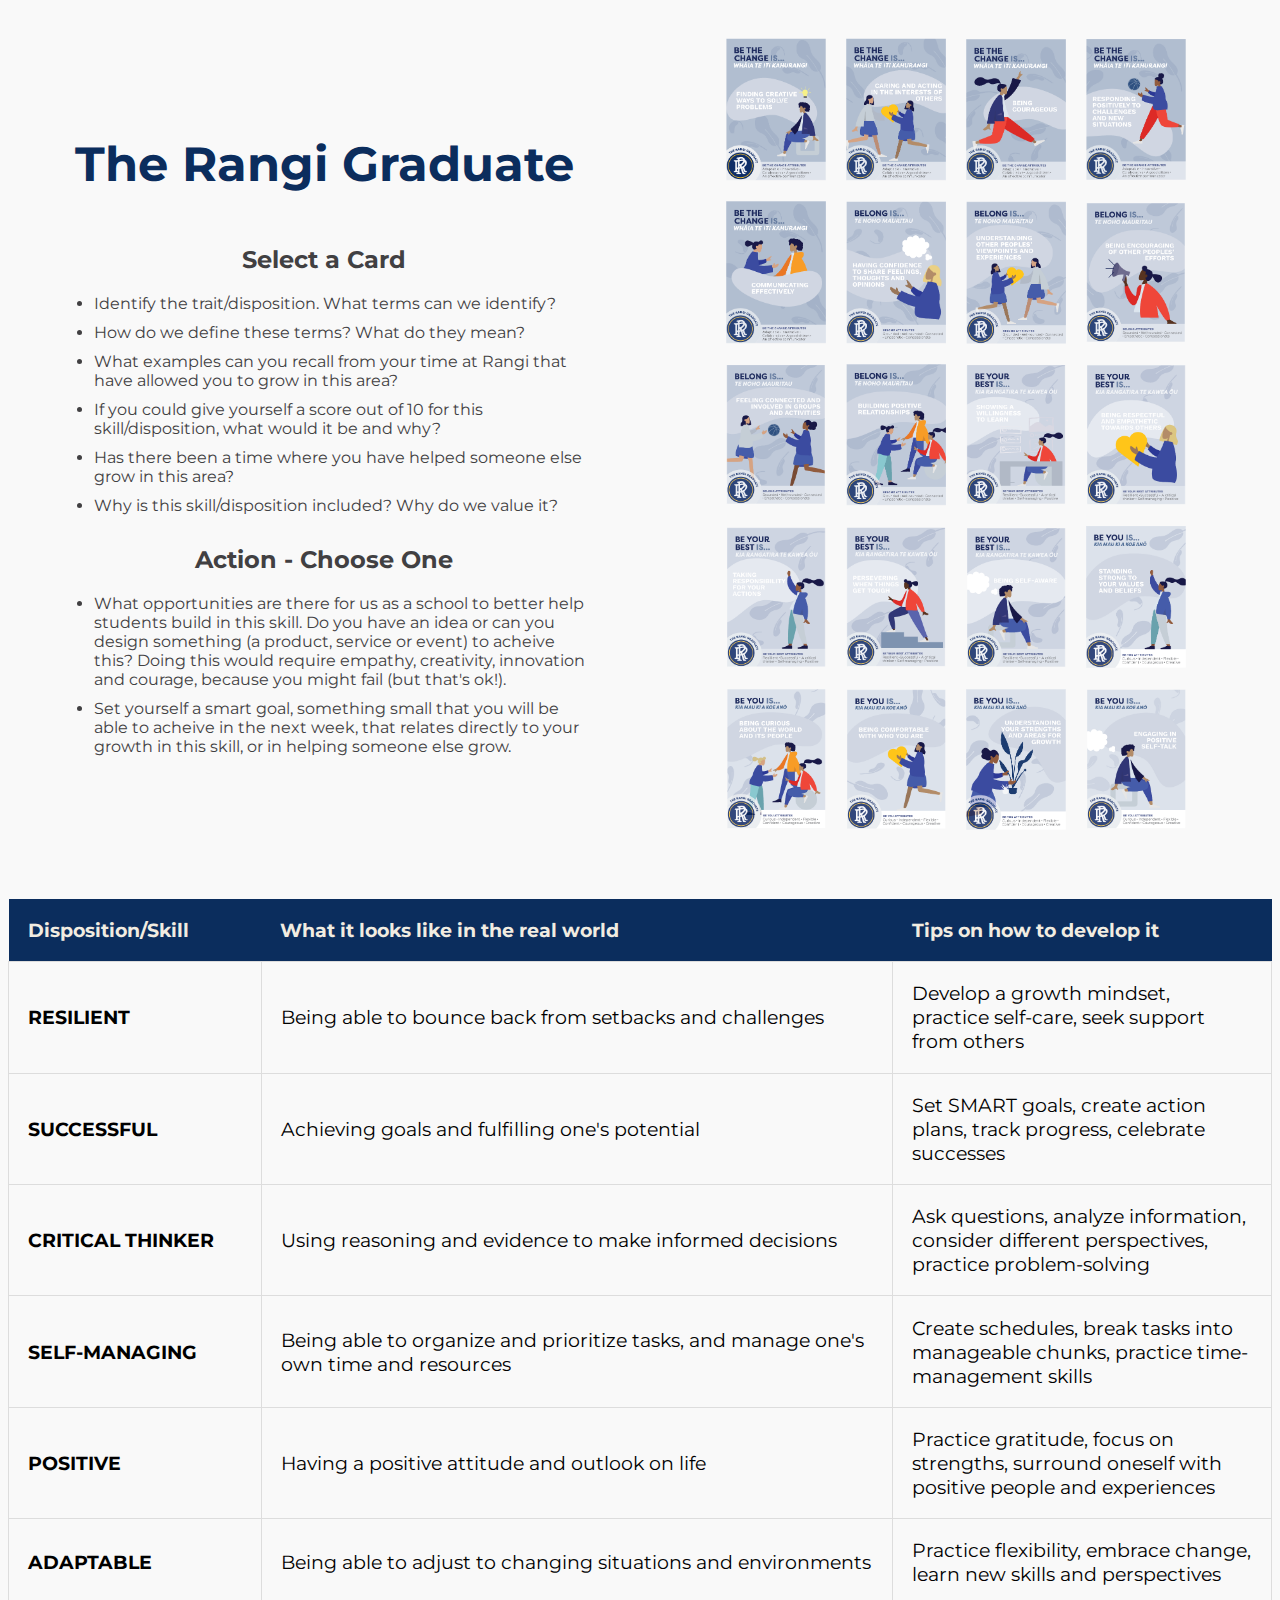
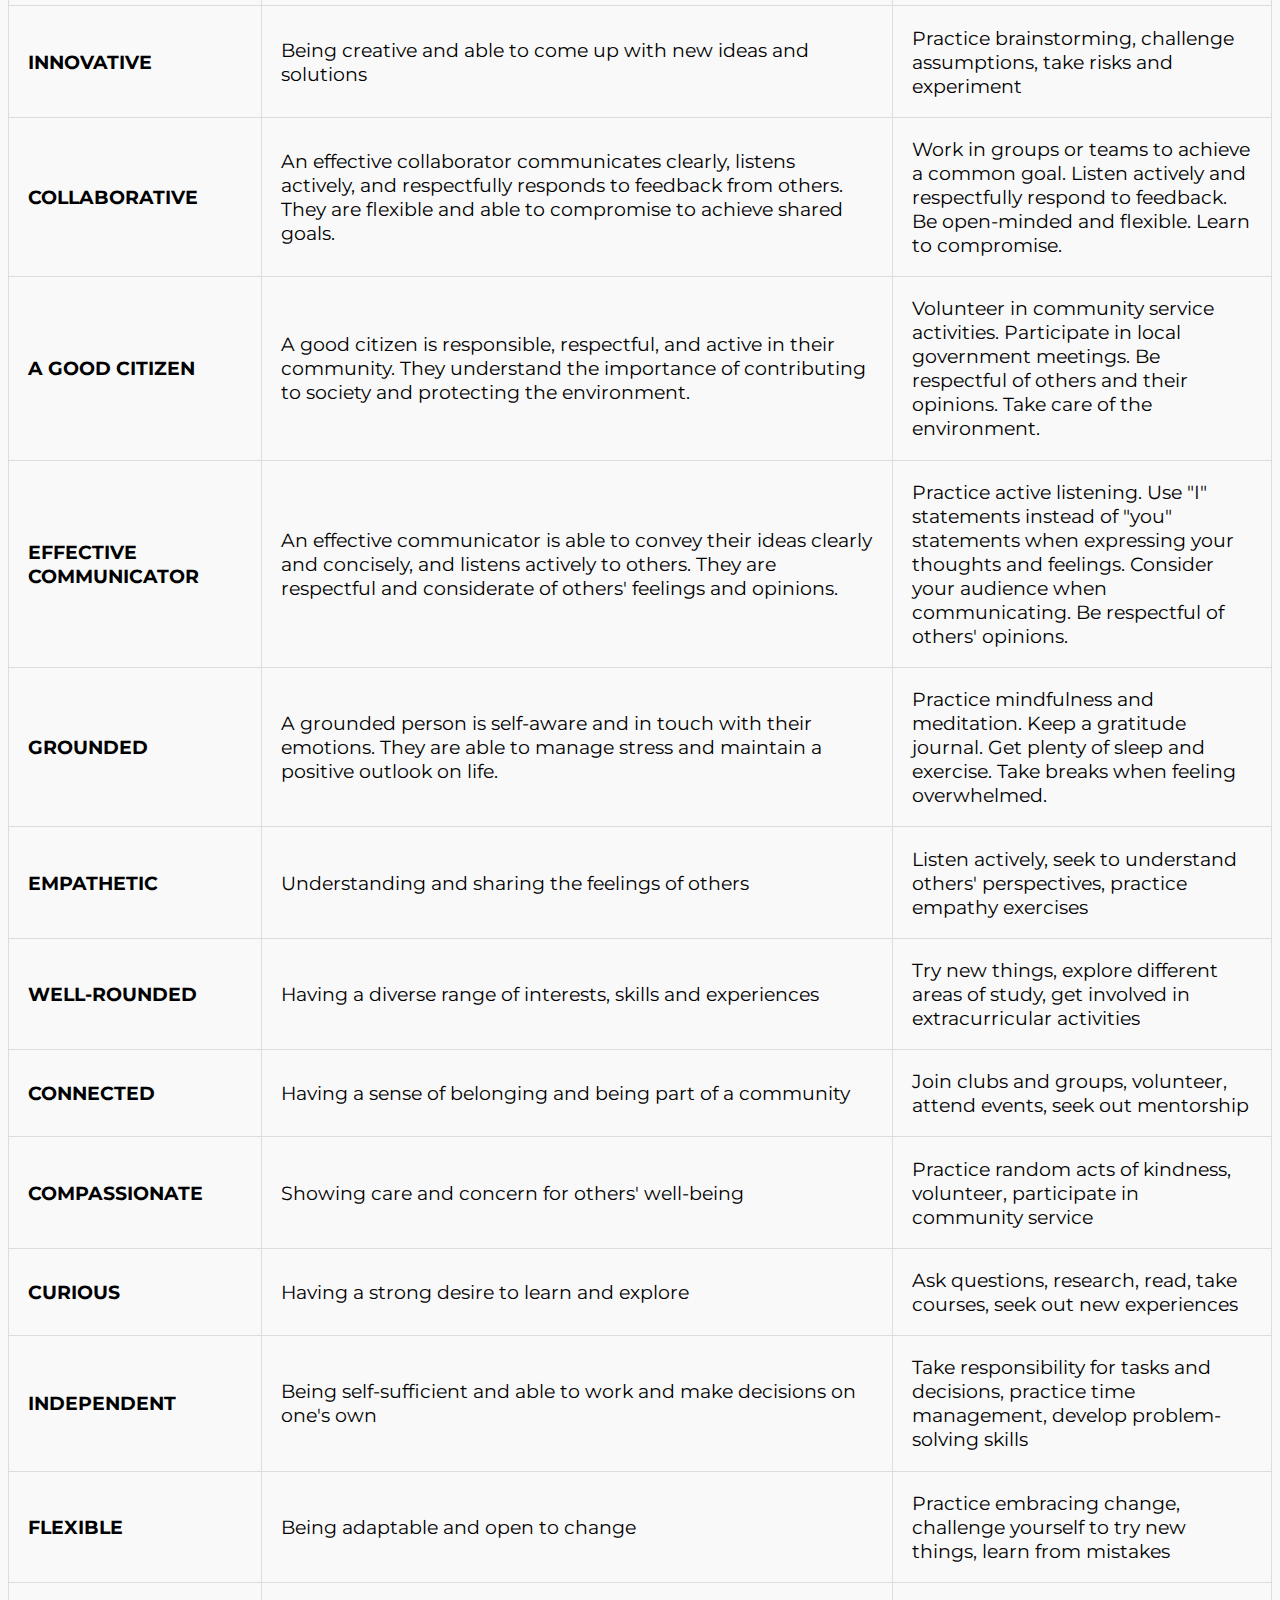
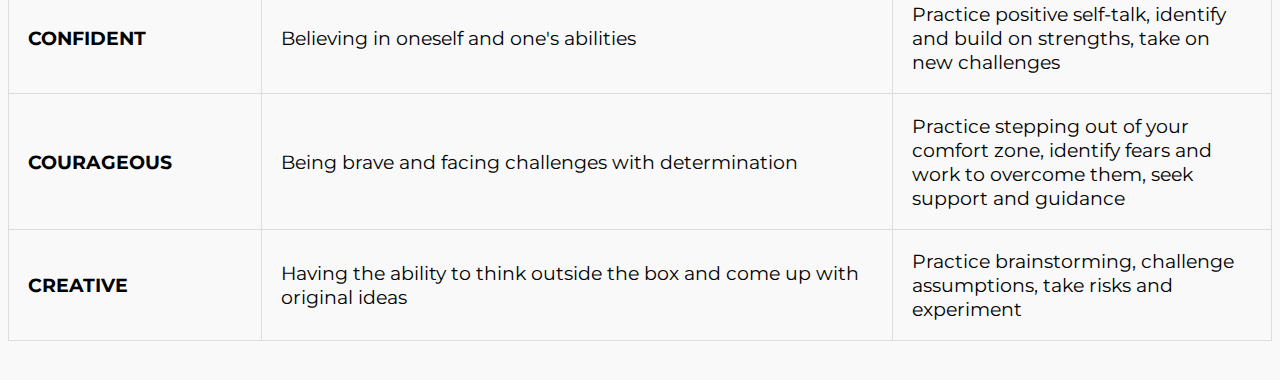
==== choose/indexChoose.html @ 7ae43c40 "Add files via upload" ====
<!DOCTYPE html>
<html>
  <head>
    <meta charset="UTF-8">
    <title>Rangi Graduate</title>
    <link rel="stylesheet" type="text/css" href="styleChoose.css">
    <link rel="preconnect" href="https://fonts.gstatic.com">
    <link href="https://fonts.googleapis.com/css2?family=Montserrat:wght@400;700&display=swap" rel="stylesheet">
    <script src="scriptChoose.js"></script>

  </head>
  <body>
    <div id="container">
      <div id="info-section">
        <h1>The Rangi Graduate</h1>
        <h2>Select a Card</h2>
        <ul>
          <li>Identify the trait/disposition. What terms can we identify?</li>
          <li>How do we define these terms? What do they mean?</li>
          <li>What examples can you recall from your time at Rangi that have allowed you to grow in this area?</li>
          <li>If you could give yourself a score out of 10 for this skill/disposition, what would it be and why?</li>
          <li>Has there been a time where you have helped someone else grow in this area?</li>
          <li>Why is this skill/disposition included? Why do we value it?</li>
        </ul>
        <h2>Action - Choose One</h2>
        <ul>
          <li>What opportunities are there for us as a school to better help students build in this skill. Do you have an idea or can you design something (a product, service or event) to acheive this? Doing this would require empathy, creativity, innovation and courage, because you might fail (but that's ok!).</li>
          <li>Set yourself a smart goal, something small that you will be able to acheive in the next week, that relates directly to your growth in this skill, or in helping someone else grow.</li>
        </ul>
      </div>

      <div id="image-section">
        <img class="thumbnail" src="assetsChoose/thumbnail1.png" onclick="loadImage('assetsChoose/image1.png')" alt="Thumbnail 1">
        <img class="thumbnail" src="assetsChoose/thumbnail2.png" onclick="loadImage('assetsChoose/image2.png')" alt="Thumbnail 2">
        <img class="thumbnail" src="assetsChoose/thumbnail3.png" onclick="loadImage('assetsChoose/image3.png')" alt="Thumbnail 3">
        <img class="thumbnail" src="assetsChoose/thumbnail4.png" onclick="loadImage('assetsChoose/image4.png')" alt="Thumbnail 4">
        <img class="thumbnail" src="assetsChoose/thumbnail5.png" onclick="loadImage('assetsChoose/image5.png')" alt="Thumbnail 5">
        <img class="thumbnail" src="assetsChoose/thumbnail6.png" onclick="loadImage('assetsChoose/image6.png')" alt="Thumbnail 6">
        <img class="thumbnail" src="assetsChoose/thumbnail7.png" onclick="loadImage('assetsChoose/image7.png')" alt="Thumbnail 7">
        <img class="thumbnail" src="assetsChoose/thumbnail8.png" onclick="loadImage('assetsChoose/image8.png')" alt="Thumbnail 8">
        <img class="thumbnail" src="assetsChoose/thumbnail9.png" onclick="loadImage('assetsChoose/image9.png')" alt="Thumbnail 9">
        <img class="thumbnail" src="assetsChoose/thumbnail10.png" onclick="loadImage('assetsChoose/image10.png')" alt="Thumbnail 10">
        <img class="thumbnail" src="assetsChoose/thumbnail11.png" onclick="loadImage('assetsChoose/image11.png')" alt="Thumbnail 11">
        <img class="thumbnail" src="assetsChoose/thumbnail12.png" onclick="loadImage('assetsChoose/image12.png')" alt="Thumbnail 12">
        <img class="thumbnail" src="assetsChoose/thumbnail13.png" onclick="loadImage('assetsChoose/image13.png')" alt="Thumbnail 13">
        <img class="thumbnail" src="assetsChoose/thumbnail14.png" onclick="loadImage('assetsChoose/image14.png')" alt="Thumbnail 14">
        <img class="thumbnail" src="assetsChoose/thumbnail15.png" onclick="loadImage('assetsChoose/image15.png')" alt="Thumbnail 15">
        <img class="thumbnail" src="assetsChoose/thumbnail16.png" onclick="loadImage('assetsChoose/image16.png')" alt="Thumbnail 16">
        <img class="thumbnail" src="assetsChoose/thumbnail17.png" onclick="loadImage('assetsChoose/image17.png')" alt="Thumbnail 17">
        <img class="thumbnail" src="assetsChoose/thumbnail18.png" onclick="loadImage('assetsChoose/image18.png')" alt="Thumbnail 18">
        <img class="thumbnail" src="assetsChoose/thumbnail19.png" onclick="loadImage('assetsChoose/image19.png')" alt="Thumbnail 19">
        <img class="thumbnail" src="assetsChoose/thumbnail20.png" onclick="loadImage('assetsChoose/image20.png')" alt="Thumbnail 20">
</div>

  <div id="selected-image-container">
    <img id="selected-image" src="" alt="">
  </div>
</div>

<div id="table-section">
    <table>
      <tr>
        <th>Disposition/Skill</th>
        <th>What it looks like in the real world</th>
        <th>Tips on how to develop it</th>
      </tr>
      <tr>
        <td>Resilient</td>
        <td>Being able to bounce back from setbacks and challenges</td>
        <td>Develop a growth mindset, practice self-care, seek support from others</td>
      </tr>
      <tr>
        <td>Successful</td>
        <td>Achieving goals and fulfilling one's potential</td>
        <td>Set SMART goals, create action plans, track progress, celebrate successes</td>
      </tr>
      <tr>
        <td>Critical Thinker</td>
        <td>Using reasoning and evidence to make informed decisions</td>
        <td>Ask questions, analyze information, consider different perspectives, practice problem-solving</td>
      </tr>
      <tr>
        <td>Self-Managing</td>
        <td>Being able to organize and prioritize tasks, and manage one's own time and resources</td>
        <td>Create schedules, break tasks into manageable chunks, practice time-management skills</td>
      </tr>
      <tr>
        <td>Positive</td>
        <td>Having a positive attitude and outlook on life</td>
        <td>Practice gratitude, focus on strengths, surround oneself with positive people and experiences</td>
      </tr>
      <tr>
        <td>Adaptable</td>
        <td>Being able to adjust to changing situations and environments</td>
        <td>Practice flexibility, embrace change, learn new skills and perspectives</td>
      </tr>
      <tr>
        <td>Innovative</td>
        <td>Being creative and able to come up with new ideas and solutions</td>
        <td>Practice brainstorming, challenge assumptions, take risks and experiment</td>
      </tr>
      <tr>
<td>Collaborative</td>
<td>An effective collaborator communicates clearly, listens actively, and respectfully responds to feedback from others. They are flexible and able to compromise to achieve shared goals.</td>
<td>Work in groups or teams to achieve a common goal. Listen actively and respectfully respond to feedback. Be open-minded and flexible. Learn to compromise.</td>
</tr>
<tr>
<td>A Good Citizen</td>
<td>A good citizen is responsible, respectful, and active in their community. They understand the importance of contributing to society and protecting the environment.</td>
<td>Volunteer in community service activities. Participate in local government meetings. Be respectful of others and their opinions. Take care of the environment.</td>
</tr>
<tr>
<td>Effective communicator</td>
<td>An effective communicator is able to convey their ideas clearly and concisely, and listens actively to others. They are respectful and considerate of others' feelings and opinions.</td>
<td>Practice active listening. Use "I" statements instead of "you" statements when expressing your thoughts and feelings. Consider your audience when communicating. Be respectful of others' opinions.</td>
</tr>
<tr>
<td>Grounded</td>
<td>A grounded person is self-aware and in touch with their emotions. They are able to manage stress and maintain a positive outlook on life.</td>
<td>Practice mindfulness and meditation. Keep a gratitude journal. Get plenty of sleep and exercise. Take breaks when feeling overwhelmed.</td>
</tr>
<tr>
<td>Empathetic</td>
<td>Understanding and sharing the feelings of others</td>
<td>Listen actively, seek to understand others' perspectives, practice empathy exercises</td>
</tr>
<tr>
<td>Well-rounded</td>
<td>Having a diverse range of interests, skills and experiences</td>
<td>Try new things, explore different areas of study, get involved in extracurricular activities</td>
</tr>
<tr>
<td>Connected</td>
<td>Having a sense of belonging and being part of a community</td>
<td>Join clubs and groups, volunteer, attend events, seek out mentorship</td>
</tr>
<tr>
<td>Compassionate</td>
<td>Showing care and concern for others' well-being</td>
<td>Practice random acts of kindness, volunteer, participate in community service</td>
</tr>
<tr>
<td>Curious</td>
<td>Having a strong desire to learn and explore</td>
<td>Ask questions, research, read, take courses, seek out new experiences</td>
</tr>
<tr>
<td>Independent</td>
<td>Being self-sufficient and able to work and make decisions on one's own</td>
<td>Take responsibility for tasks and decisions, practice time management, develop problem-solving skills</td>
</tr>
<tr>
<tr>
<td>Flexible</td>
<td>Being adaptable and open to change</td>
<td>Practice embracing change, challenge yourself to try new things, learn from mistakes</td>
</tr>
<tr>
<td>Confident</td>
<td>Believing in oneself and one's abilities</td>
<td>Practice positive self-talk, identify and build on strengths, take on new challenges</td>
</tr>
<tr>
<td>Courageous</td>
<td>Being brave and facing challenges with determination</td>
<td>Practice stepping out of your comfort zone, identify fears and work to overcome them, seek support and guidance</td>
</tr>
<tr>
<td>Creative</td>
<td>Having the ability to think outside the box and come up with original ideas</td>
<td>Practice brainstorming, challenge assumptions, take risks and experiment</td>
</tr>
</table>

</div>
<footer>
  </footer>
  </body>
</html>
---- choose/styleChoose.css ----
body {
  font-family: 'Montserrat', sans-serif;
  background-color: #f9f9f9;

  animation: fadeInAnimation ease 3s;
            animation-iteration-count: 1;
            animation-fill-mode: forwards;
}

@keyframes fadeInAnimation {
            0% {
                opacity: 0;
            }
            100% {
                opacity: 1;
            }
          }

#container {
  width: 100%;
  height: 100%;
  display: flex;
  justify-content: center;
  align-items: center;
}

#info-section {
  width: 50%;
  height: 100%;
  display: flex;
  flex-direction: column;
  justify-content: center;
  align-items: center;
  padding: 20px;
}

#info-section h1 {
  font-size: 3em;
  color: #0B2D5D;
}

#info-section p {
  font-size: 1.5em;
}

#info-section ul {
  margin: 0 auto;
  text-align: left;
  max-width: 500px;
}

#image-section {
  width: 50%;
  height: 100%;
  display: flex;
  flex-wrap: wrap;
  justify-content: center;
  align-items: center;
  padding: 20px;

}

.thumbnail {
  display: inline-block;
  margin: 10px;
  width: 100px;
  height: 130px;
  position: relative;
  z-index: 1;

}

#selected-image-container {
  position: fixed;
  top: 0;
  left: 0;
  width: 100%;
  height: 100%;
  background-color: rgba(0, 0, 0,);
  display: none;
  z-index: 999;
  justify-content: right;
  align-items: center;
  padding: -10%;
}

#selected-image {
  max-width: 95%;
  max-height: 95%;
  margin: 10%;
  border: 2px solid #0B2D5D;
}



.thumbnail {
  max-width: 100%;
  height: auto;
}

.selected {
  border: 2px solid red;
}


.thumbnail:hover {
  cursor: pointer;
  opacity: 0.7;
}



.ul{
  align: center;
  line-height: 1.7; /* increase the line spacing */
}

h2, li {
  color: #414042;
}

li {
  margin-bottom: 10px; /* add some margin between li items */
}

table {
  width: 100%;
  border-collapse: collapse;
  border-spacing: 0;
  margin: 2em 0;
  font-size: 1.2em;
}

th {
  text-align: left;
  background-color: #0B2D5D;
  color: #F1ECE1;
  padding: 1em;
  font-weight: bold;
}

td {
  padding: 1em;
  border: 1px solid #ddd;
}

td:first-child {
  width: 20%;
  font-weight: bold;
  text-transform: uppercase;
}

td:nth-child(2) {
  width: 50%;
}

td:nth-child(3) {
  width: 30%;
}


tr:hover td {
  background-color: #F1ECE1;
  color: #0B2D5D;
}
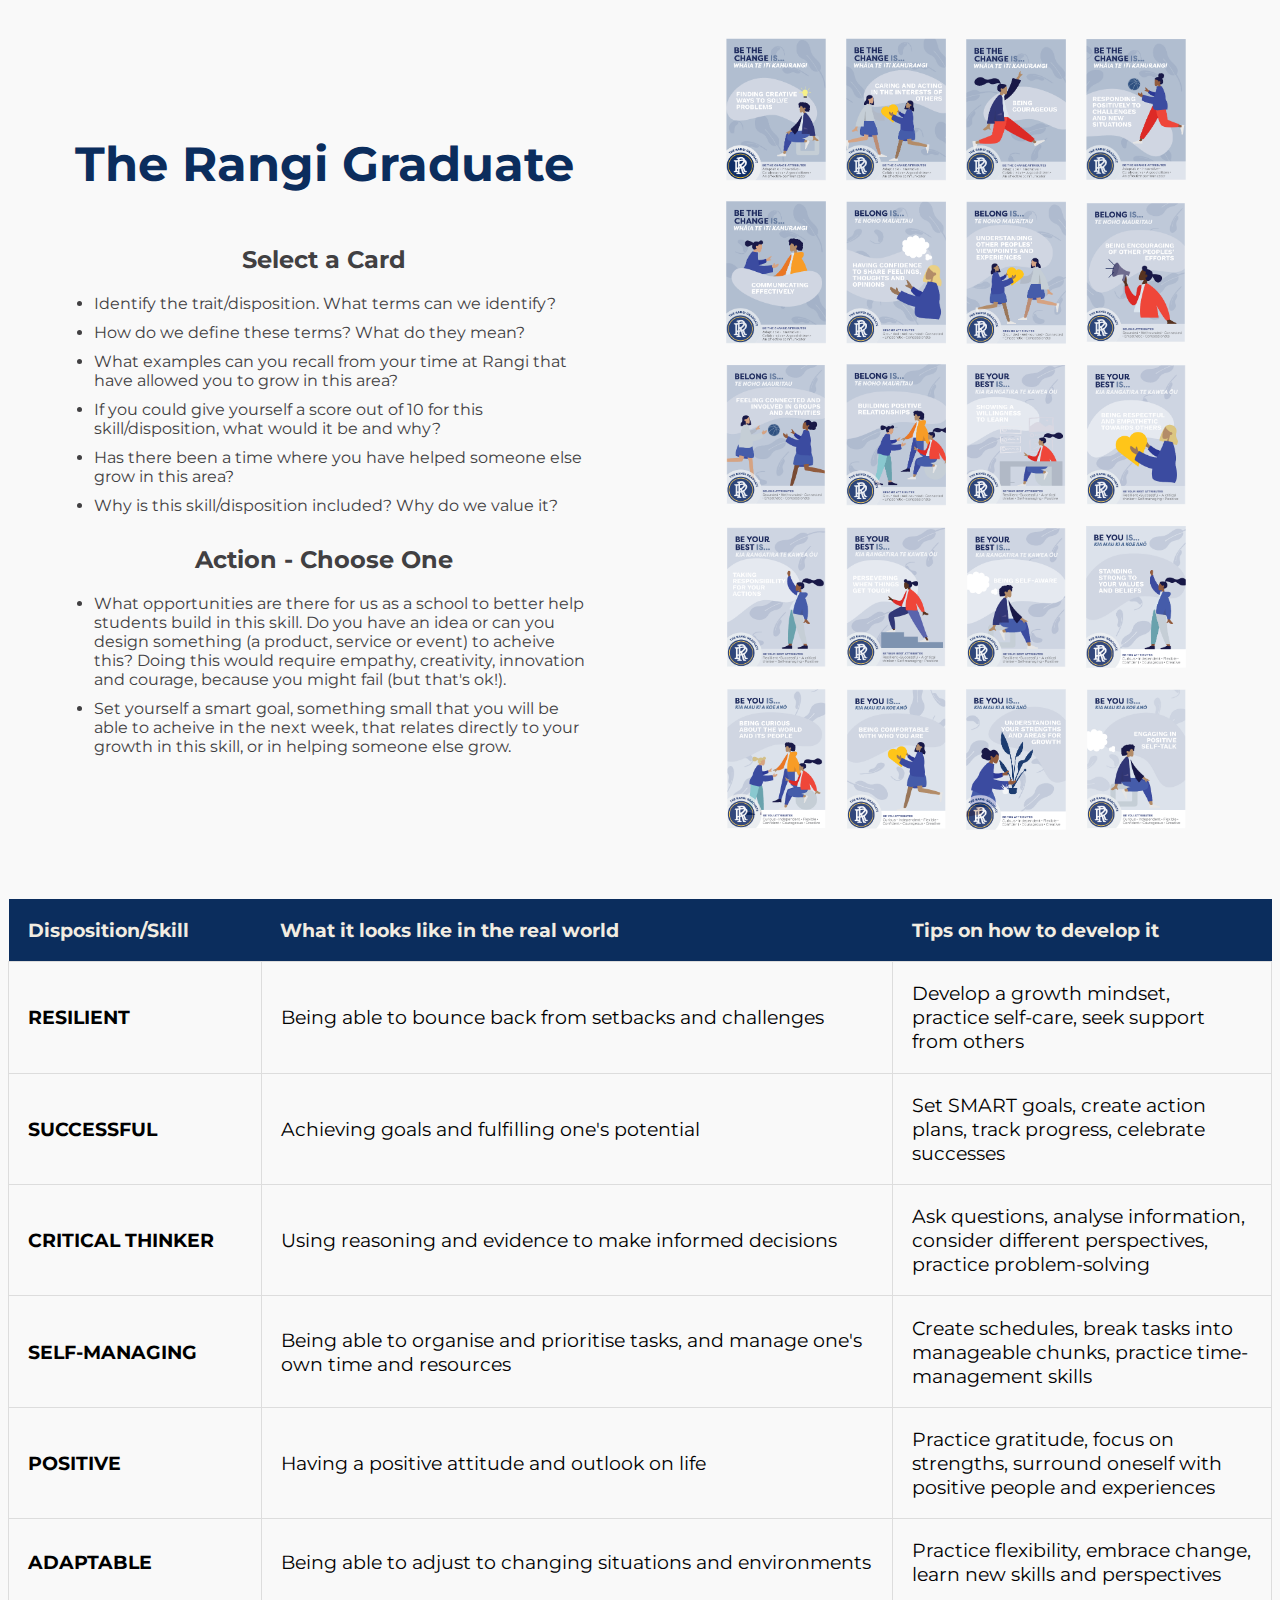
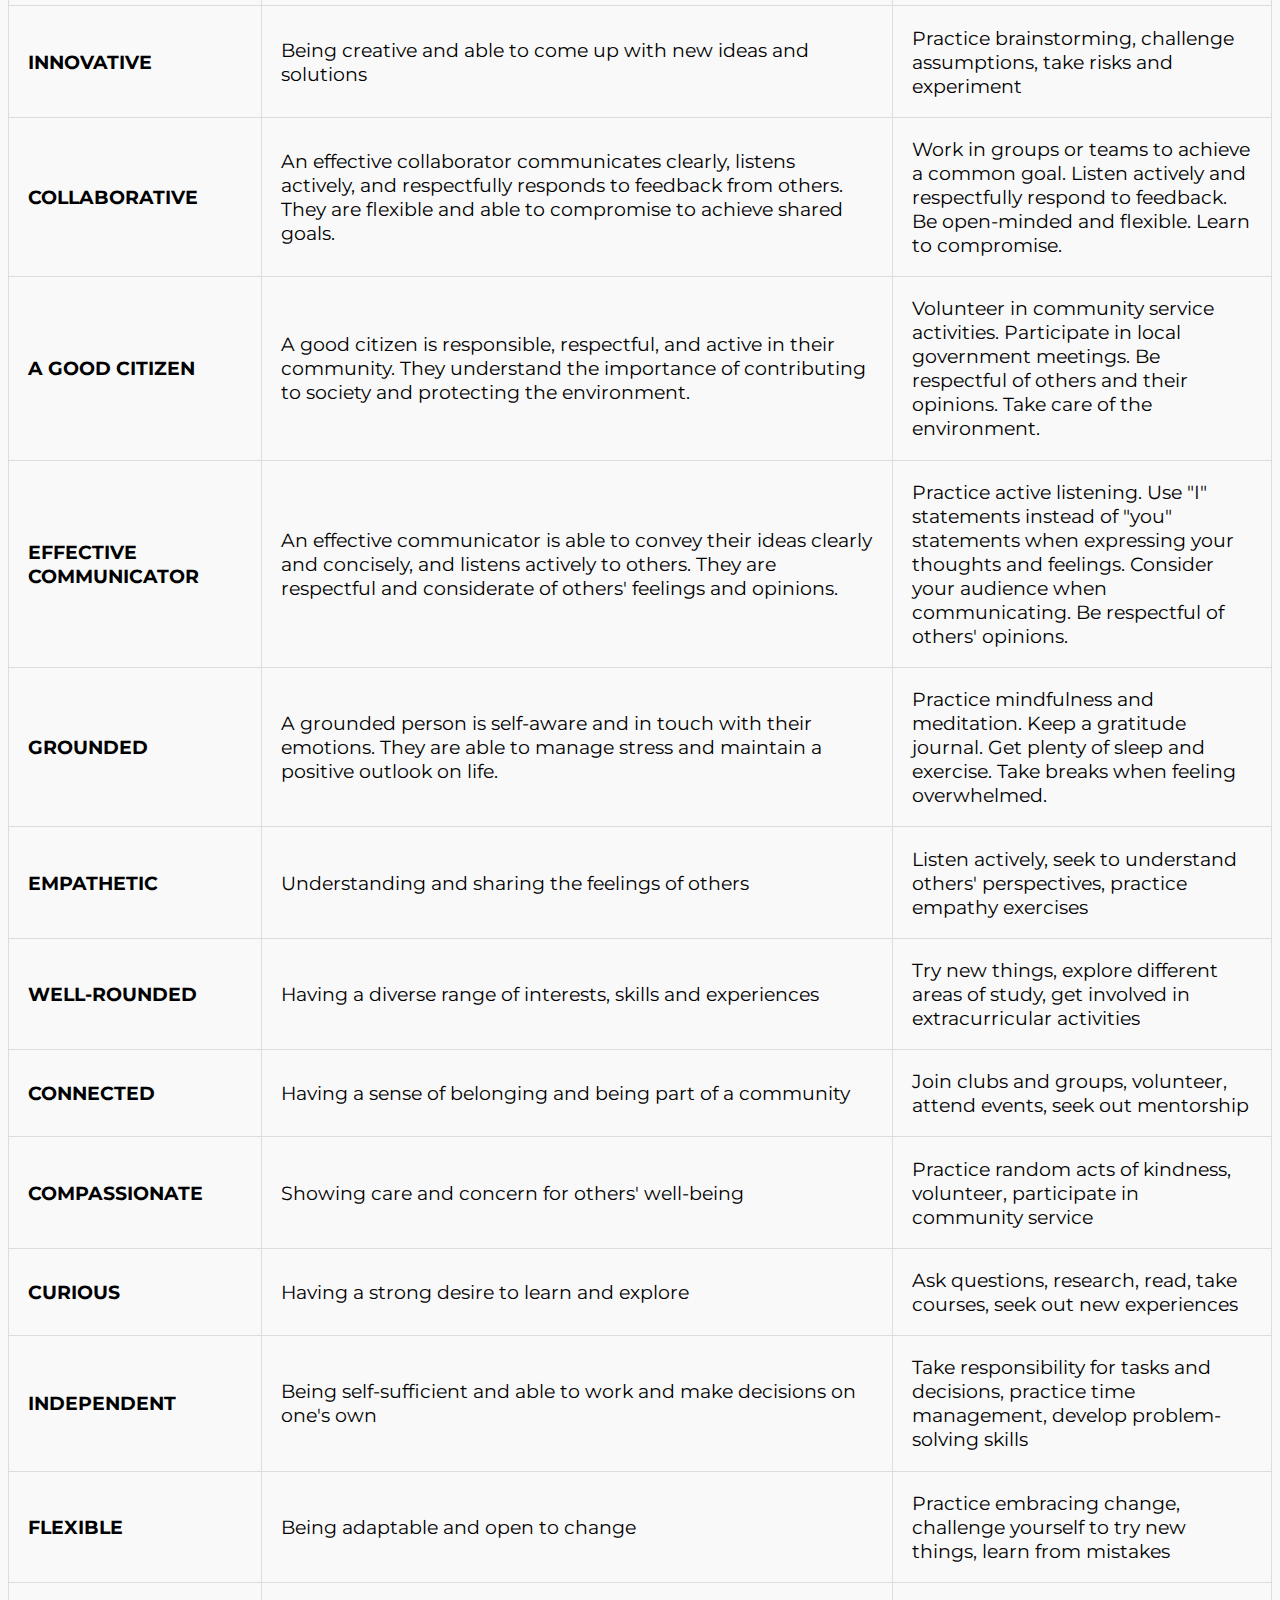
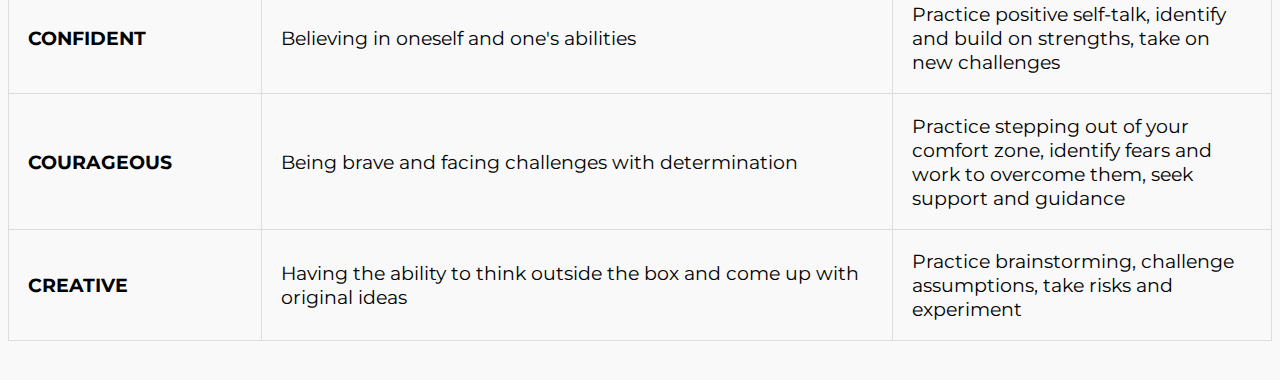
==== commit f55b8c13: "Update indexChoose.html" ====
--- a/choose/indexChoose.html
+++ b/choose/indexChoose.html
@@ -77,11 +77,11 @@
       <tr>
         <td>Critical Thinker</td>
         <td>Using reasoning and evidence to make informed decisions</td>
-        <td>Ask questions, analyze information, consider different perspectives, practice problem-solving</td>
+        <td>Ask questions, analyse information, consider different perspectives, practice problem-solving</td>
       </tr>
       <tr>
         <td>Self-Managing</td>
-        <td>Being able to organize and prioritize tasks, and manage one's own time and resources</td>
+        <td>Being able to organise and prioritise tasks, and manage one's own time and resources</td>
         <td>Create schedules, break tasks into manageable chunks, practice time-management skills</td>
       </tr>
       <tr>
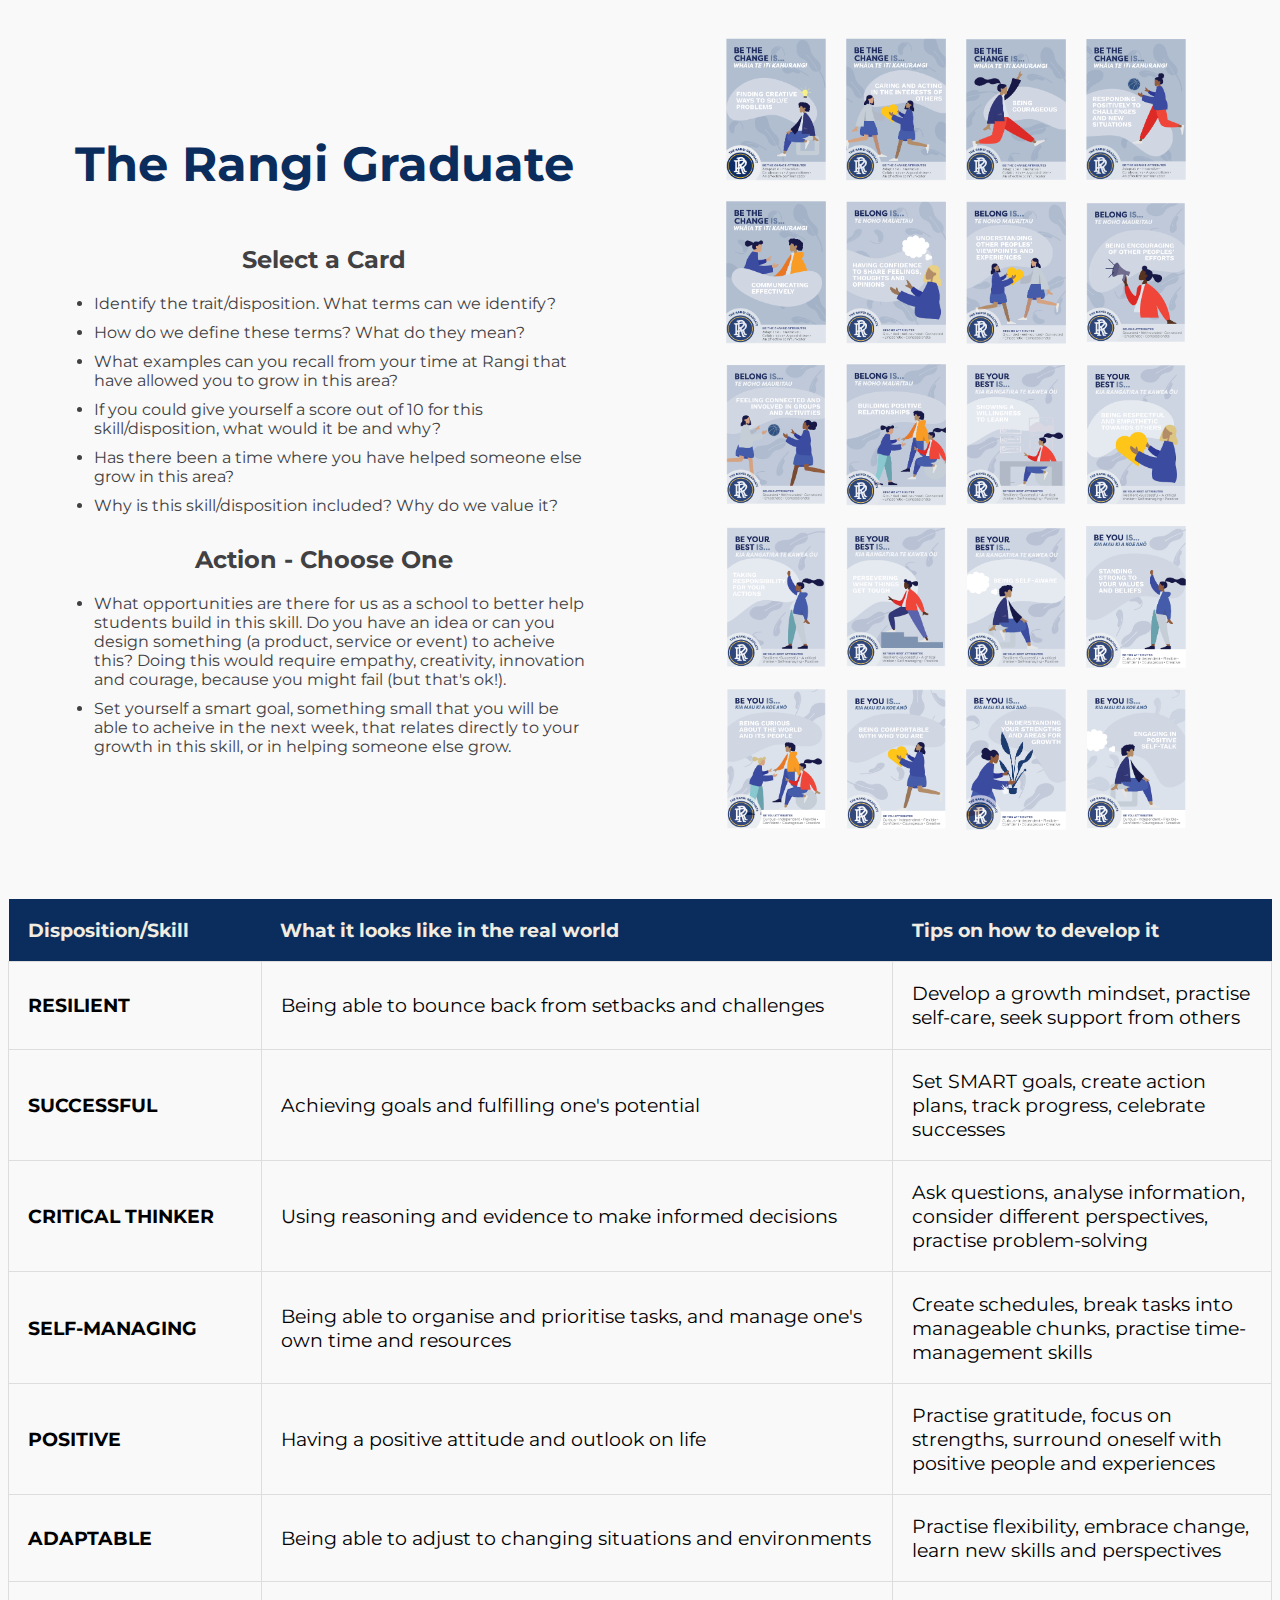
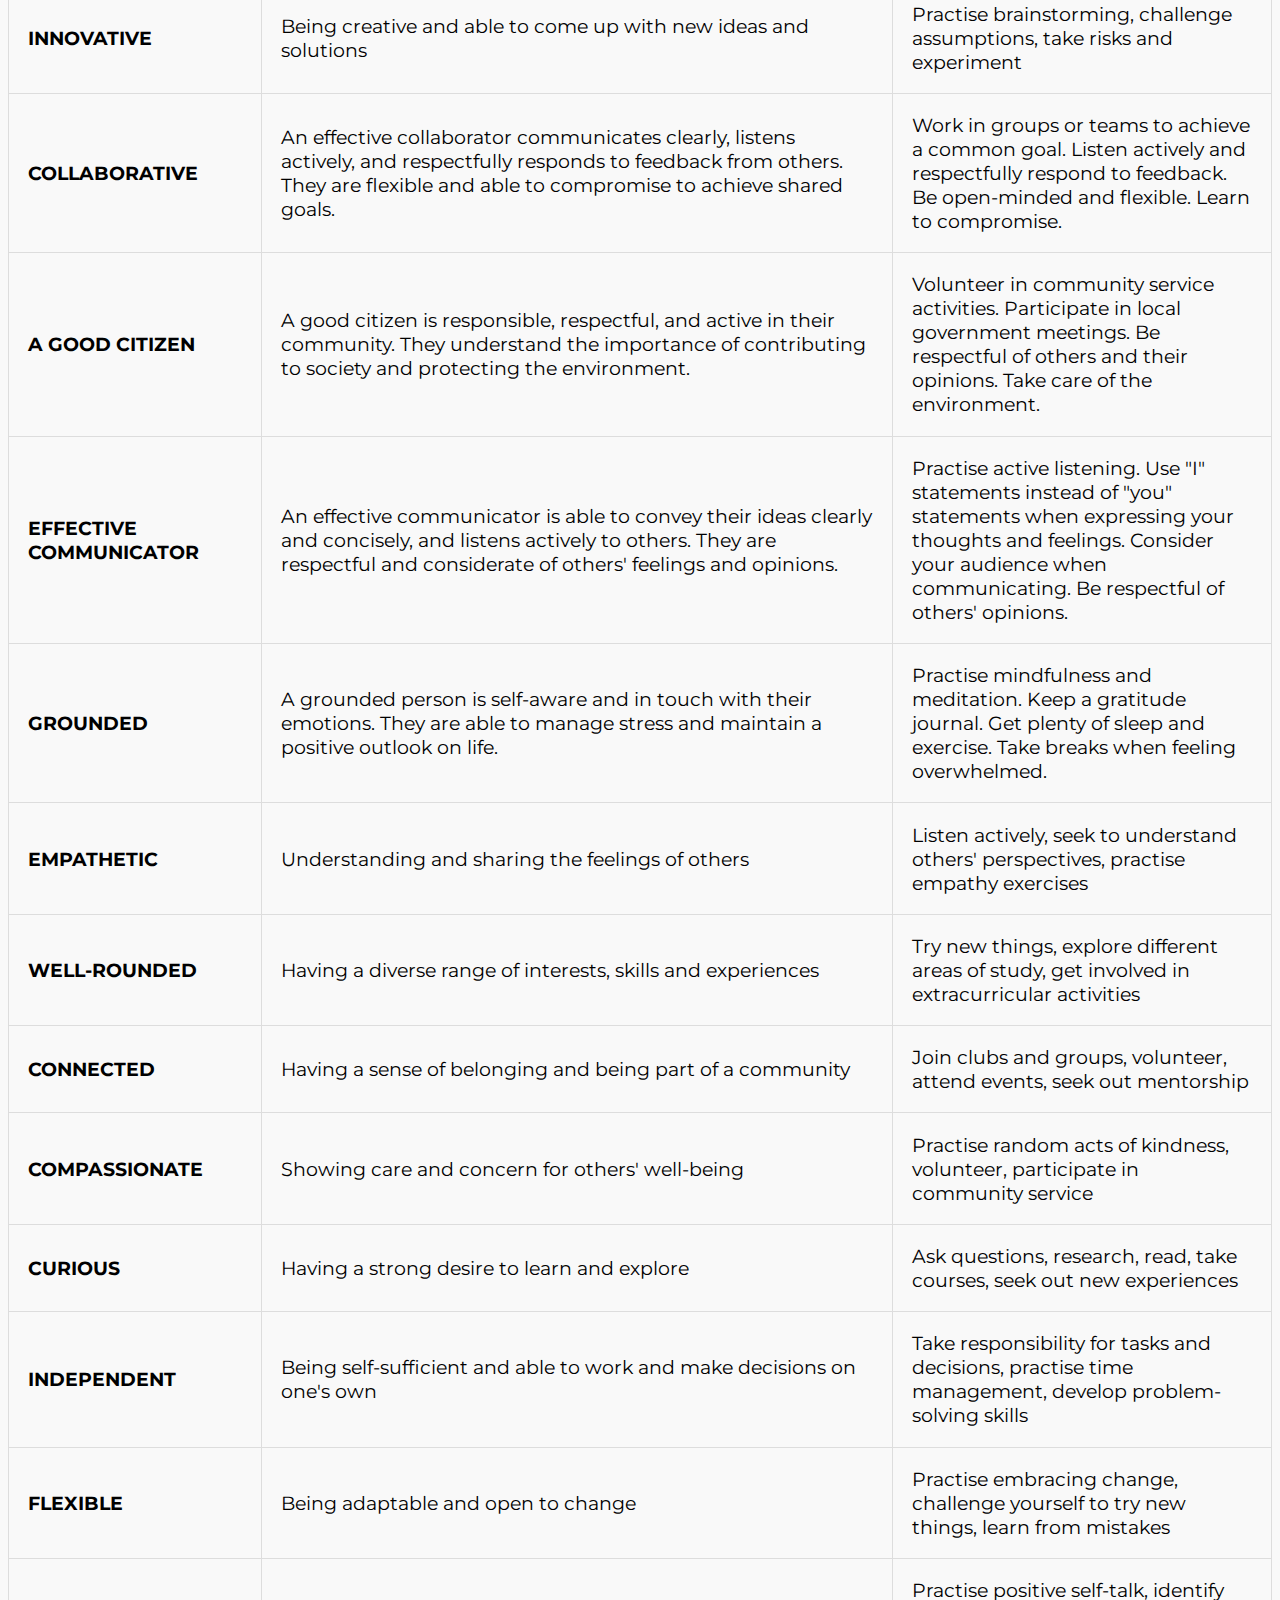
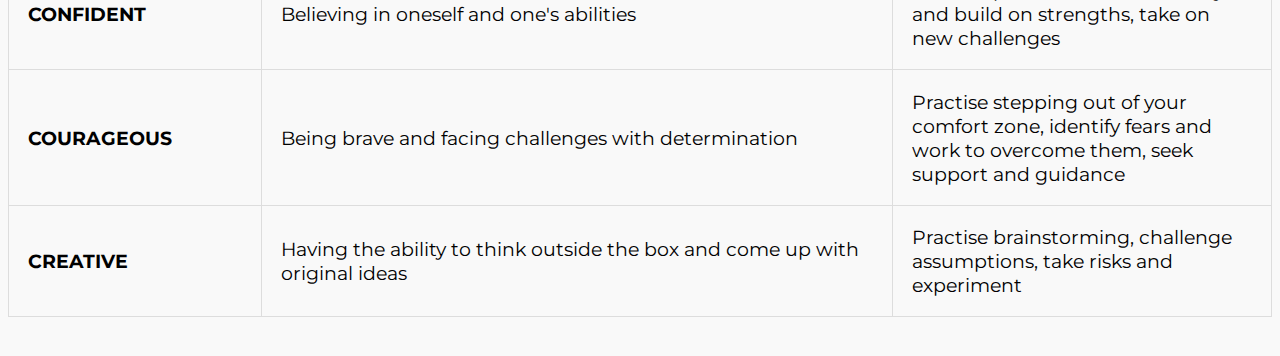
==== commit 547c7cfb: "Update indexChoose.html" ====
--- a/choose/indexChoose.html
+++ b/choose/indexChoose.html
@@ -67,7 +67,7 @@
       <tr>
         <td>Resilient</td>
         <td>Being able to bounce back from setbacks and challenges</td>
-        <td>Develop a growth mindset, practice self-care, seek support from others</td>
+        <td>Develop a growth mindset, practise self-care, seek support from others</td>
       </tr>
       <tr>
         <td>Successful</td>
@@ -77,27 +77,27 @@
       <tr>
         <td>Critical Thinker</td>
         <td>Using reasoning and evidence to make informed decisions</td>
-        <td>Ask questions, analyse information, consider different perspectives, practice problem-solving</td>
+        <td>Ask questions, analyse information, consider different perspectives, practise problem-solving</td>
       </tr>
       <tr>
         <td>Self-Managing</td>
         <td>Being able to organise and prioritise tasks, and manage one's own time and resources</td>
-        <td>Create schedules, break tasks into manageable chunks, practice time-management skills</td>
+        <td>Create schedules, break tasks into manageable chunks, practise time-management skills</td>
       </tr>
       <tr>
         <td>Positive</td>
         <td>Having a positive attitude and outlook on life</td>
-        <td>Practice gratitude, focus on strengths, surround oneself with positive people and experiences</td>
+        <td>Practise gratitude, focus on strengths, surround oneself with positive people and experiences</td>
       </tr>
       <tr>
         <td>Adaptable</td>
         <td>Being able to adjust to changing situations and environments</td>
-        <td>Practice flexibility, embrace change, learn new skills and perspectives</td>
+        <td>Practise flexibility, embrace change, learn new skills and perspectives</td>
       </tr>
       <tr>
         <td>Innovative</td>
         <td>Being creative and able to come up with new ideas and solutions</td>
-        <td>Practice brainstorming, challenge assumptions, take risks and experiment</td>
+        <td>Practise brainstorming, challenge assumptions, take risks and experiment</td>
       </tr>
       <tr>
 <td>Collaborative</td>
@@ -112,17 +112,17 @@
 <tr>
 <td>Effective communicator</td>
 <td>An effective communicator is able to convey their ideas clearly and concisely, and listens actively to others. They are respectful and considerate of others' feelings and opinions.</td>
-<td>Practice active listening. Use "I" statements instead of "you" statements when expressing your thoughts and feelings. Consider your audience when communicating. Be respectful of others' opinions.</td>
+<td>Practise active listening. Use "I" statements instead of "you" statements when expressing your thoughts and feelings. Consider your audience when communicating. Be respectful of others' opinions.</td>
 </tr>
 <tr>
 <td>Grounded</td>
 <td>A grounded person is self-aware and in touch with their emotions. They are able to manage stress and maintain a positive outlook on life.</td>
-<td>Practice mindfulness and meditation. Keep a gratitude journal. Get plenty of sleep and exercise. Take breaks when feeling overwhelmed.</td>
+<td>Practise mindfulness and meditation. Keep a gratitude journal. Get plenty of sleep and exercise. Take breaks when feeling overwhelmed.</td>
 </tr>
 <tr>
 <td>Empathetic</td>
 <td>Understanding and sharing the feelings of others</td>
-<td>Listen actively, seek to understand others' perspectives, practice empathy exercises</td>
+<td>Listen actively, seek to understand others' perspectives, practise empathy exercises</td>
 </tr>
 <tr>
 <td>Well-rounded</td>
@@ -137,7 +137,7 @@
 <tr>
 <td>Compassionate</td>
 <td>Showing care and concern for others' well-being</td>
-<td>Practice random acts of kindness, volunteer, participate in community service</td>
+<td>Practise random acts of kindness, volunteer, participate in community service</td>
 </tr>
 <tr>
 <td>Curious</td>
@@ -147,28 +147,28 @@
 <tr>
 <td>Independent</td>
 <td>Being self-sufficient and able to work and make decisions on one's own</td>
-<td>Take responsibility for tasks and decisions, practice time management, develop problem-solving skills</td>
+<td>Take responsibility for tasks and decisions, practise time management, develop problem-solving skills</td>
 </tr>
 <tr>
 <tr>
 <td>Flexible</td>
 <td>Being adaptable and open to change</td>
-<td>Practice embracing change, challenge yourself to try new things, learn from mistakes</td>
+<td>Practise embracing change, challenge yourself to try new things, learn from mistakes</td>
 </tr>
 <tr>
 <td>Confident</td>
 <td>Believing in oneself and one's abilities</td>
-<td>Practice positive self-talk, identify and build on strengths, take on new challenges</td>
+<td>Practise positive self-talk, identify and build on strengths, take on new challenges</td>
 </tr>
 <tr>
 <td>Courageous</td>
 <td>Being brave and facing challenges with determination</td>
-<td>Practice stepping out of your comfort zone, identify fears and work to overcome them, seek support and guidance</td>
+<td>Practise stepping out of your comfort zone, identify fears and work to overcome them, seek support and guidance</td>
 </tr>
 <tr>
 <td>Creative</td>
 <td>Having the ability to think outside the box and come up with original ideas</td>
-<td>Practice brainstorming, challenge assumptions, take risks and experiment</td>
+<td>Practise brainstorming, challenge assumptions, take risks and experiment</td>
 </tr>
 </table>
 
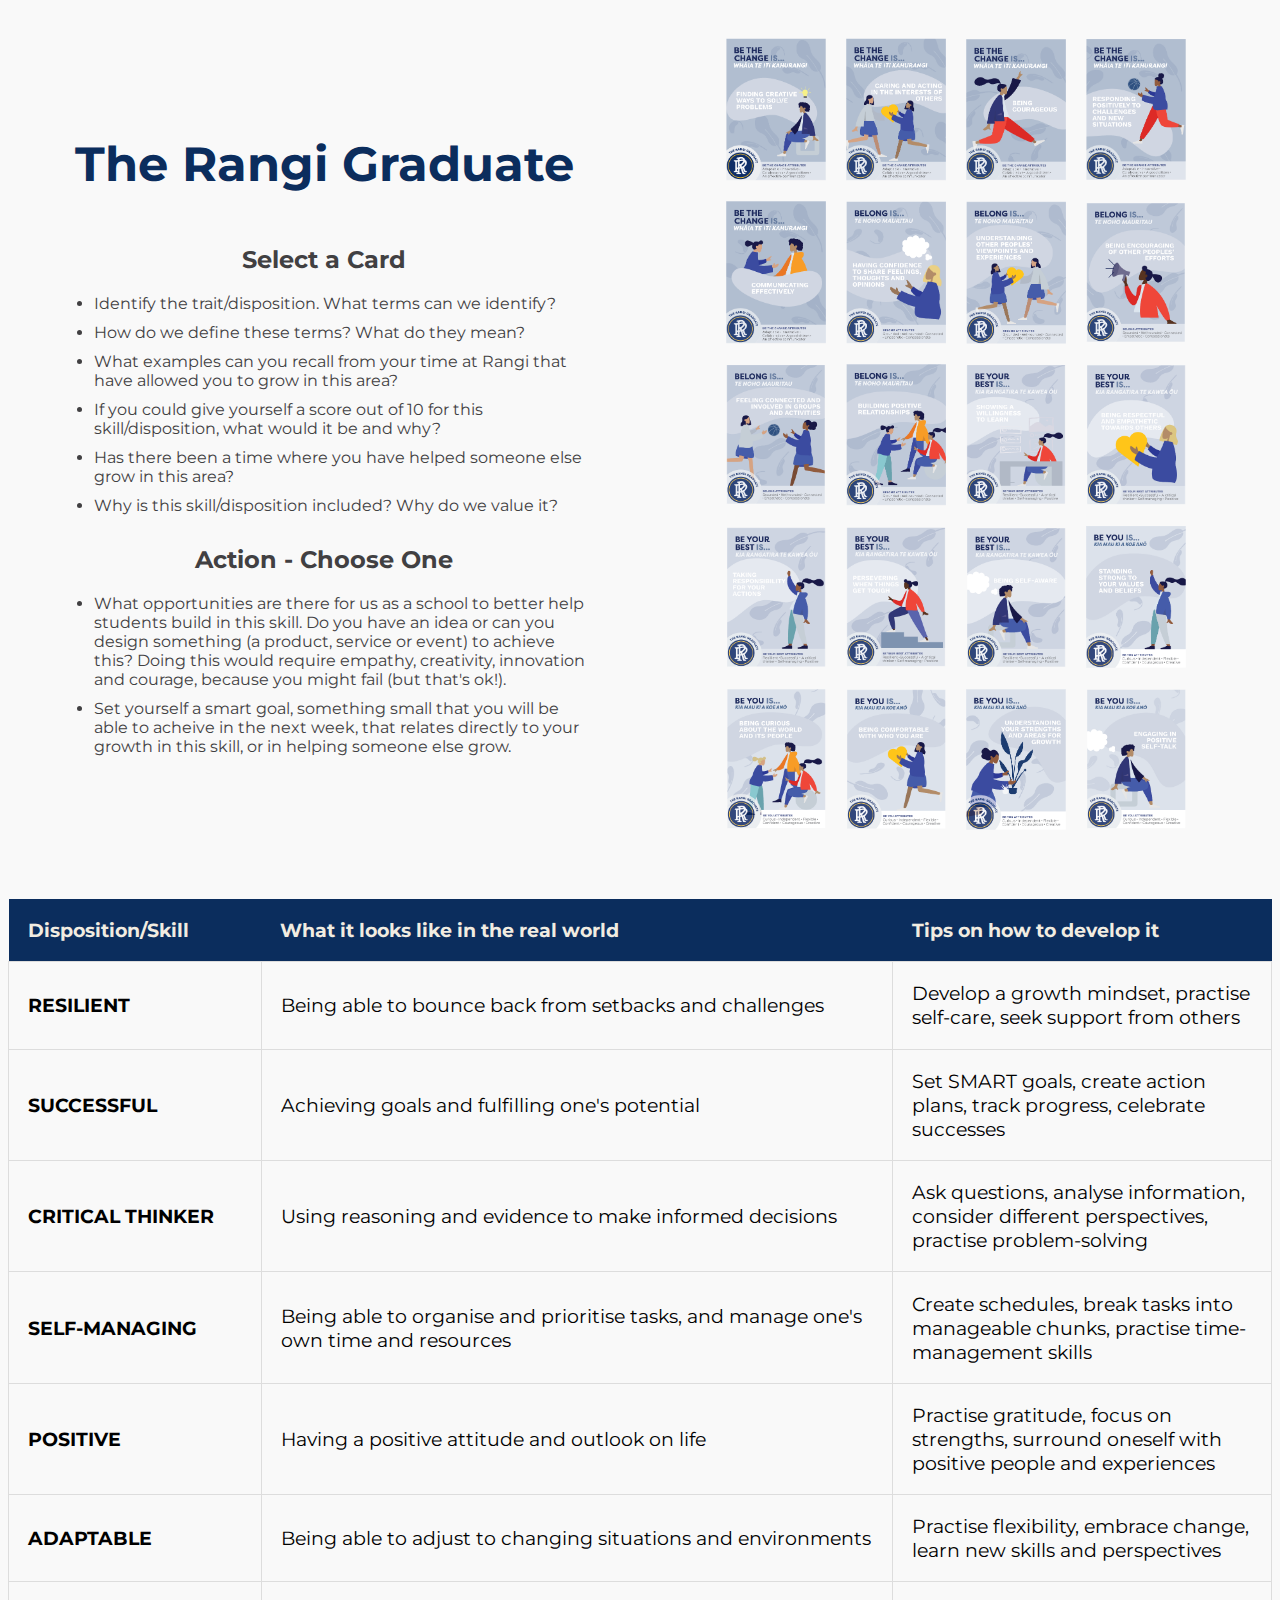
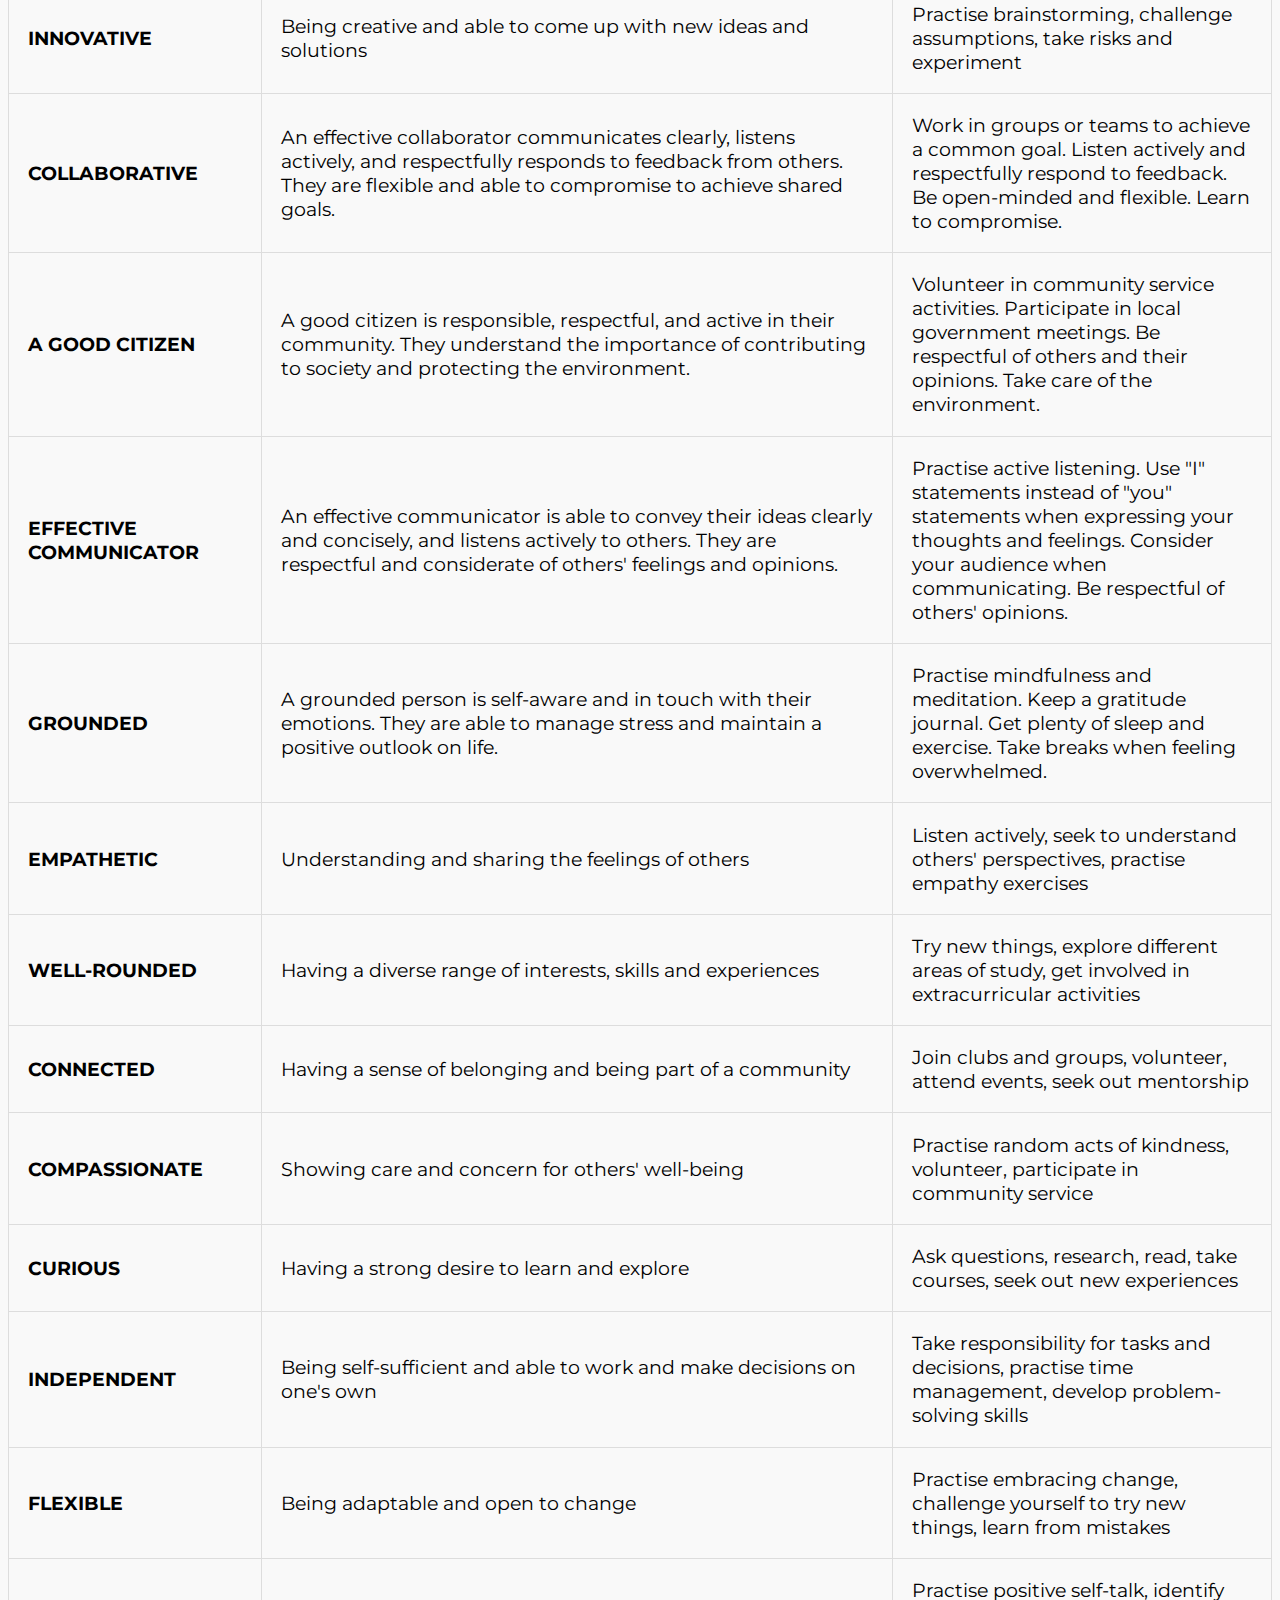
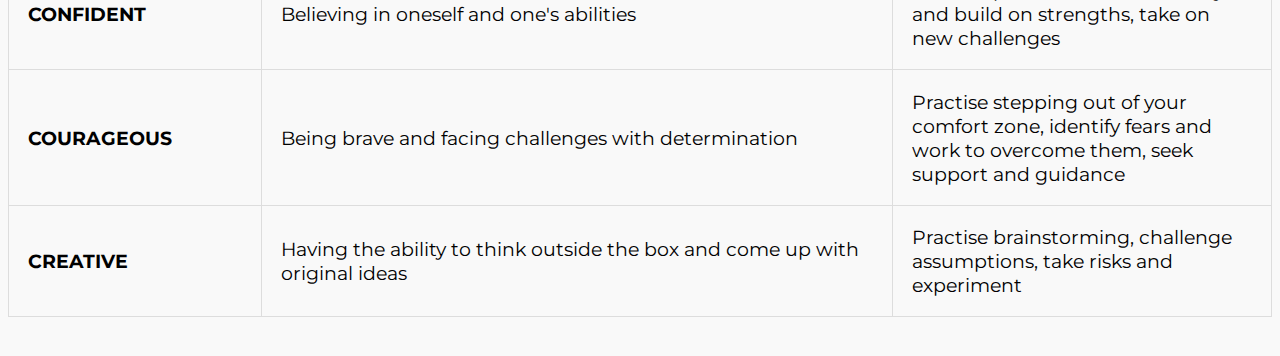
==== commit 237378e9: "Update indexChoose.html" ====
--- a/choose/indexChoose.html
+++ b/choose/indexChoose.html
@@ -24,7 +24,7 @@
         </ul>
         <h2>Action - Choose One</h2>
         <ul>
-          <li>What opportunities are there for us as a school to better help students build in this skill. Do you have an idea or can you design something (a product, service or event) to acheive this? Doing this would require empathy, creativity, innovation and courage, because you might fail (but that's ok!).</li>
+          <li>What opportunities are there for us as a school to better help students build in this skill. Do you have an idea or can you design something (a product, service or event) to achieve this? Doing this would require empathy, creativity, innovation and courage, because you might fail (but that's ok!).</li>
           <li>Set yourself a smart goal, something small that you will be able to acheive in the next week, that relates directly to your growth in this skill, or in helping someone else grow.</li>
         </ul>
       </div>
